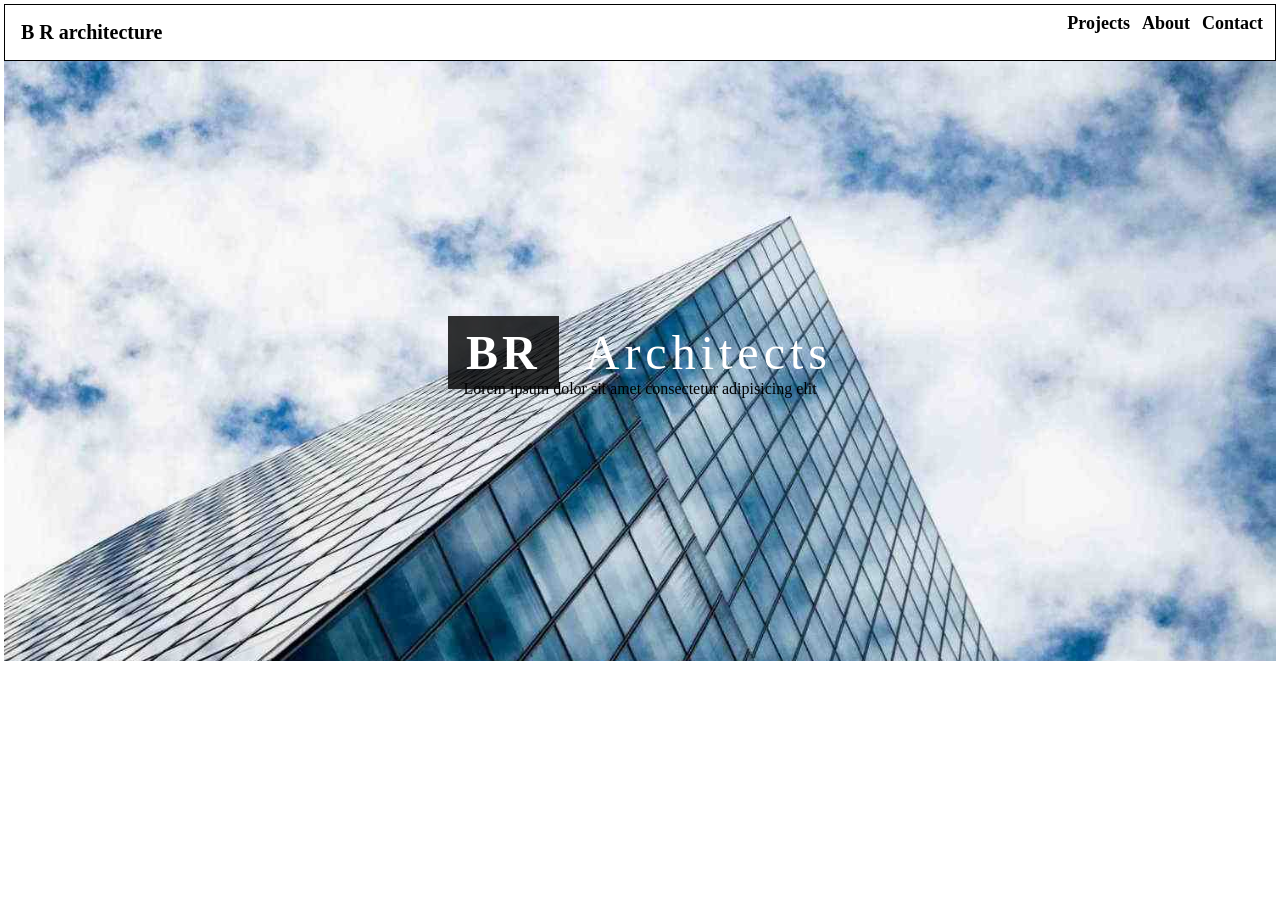
==== index.html @ 840da355 "hme page of first website" ====
<!DOCTYPE html>
<html lang="en">
<head>
    <meta charset="UTF-8">
    <meta name="viewport" content="width=device-width, initial-scale=1.0">
    <title>archicture</title>
    <link rel="stylesheet" href="index.css">
</head>
<body>
    <main>
        <nav class="navigation">
            <div class="logo">
                <p class="logo-p"><span id="logo-span">B R</span>  architecture</p>
                
            </div>
            <ul class="listnavigation">
                <a href="index.html">Projects</a></li>
                <a href="about/about.html">About</a></li>
                <a href="contact/conatct.html">Contact</a></li>
            </ul>

        </nav>
        <section class="herosection">
    <div class="herosection-text">
        <h1 class="section-h1">
            <span class="br-box">BR</span>
            <span class="architects">Architects</span>
        </h1>
        <p>Lorem ipsum dolor sit amet consectetur adipisicing elit</p>
    </div>
</section>

    </main>
    
</body>
</html>
---- index.css ----
*{

    margin: 0;
    padding: 0;
    box-sizing: border-box;
}
main{
    padding: 4px;
}
.navigation{
    border: 1px solid black;
    background-color: white;
    box-shadow: 00 5px rgb(23, 4, 4);
    display: flex;/*use flex box for layout*/
    justify-content: space-between;
    padding: 8px;

}
.logo{
    font-size: 18px;
    color: black;
    padding: 4px;
    font-weight: bold;
    }
.logo-span{
    font-size: 18px;
    color: black;
    padding: 4px;font-weight: bold;
    text-align: center;
}
.logo:hover{
    background-color: grey;
    cursor: pointer;
}
.logo-p{
    font-size: 20px;
    color: black;
    padding: 4px; 
    font-weight: bold;
    /*padding: 4px;*/
}
.listnavigation a{
    text-decoration: none;
    color: black;
    padding: 4px;
    font-weight: bold;
    font-size: 18px;
    

}
.listnavigation:hover{
    background-color: grey;
    cursor: pointer;
}
.herosection{
    background-image: url("image1.jpg");
    background-size: cover;
    background-position: center;
    height: 600px;

    display: flex;
    justify-content: center;
    align-items: center;
}

.herosection-text{
    text-align: center;
}

/* BR + Architects container */
.section-h1{
    font-size: 48px;
    color: white;
    font-weight: 300;
    letter-spacing: 4px;
}

/* Black BR box */
.br-box{
    background-color: rgba(0, 0, 0, 0.8);
    padding: 10px 18px;
    font-weight: bold;
    margin-right: 10px;
}

/* Architects text */
.architects{
    letter-spacing: 5px;
}
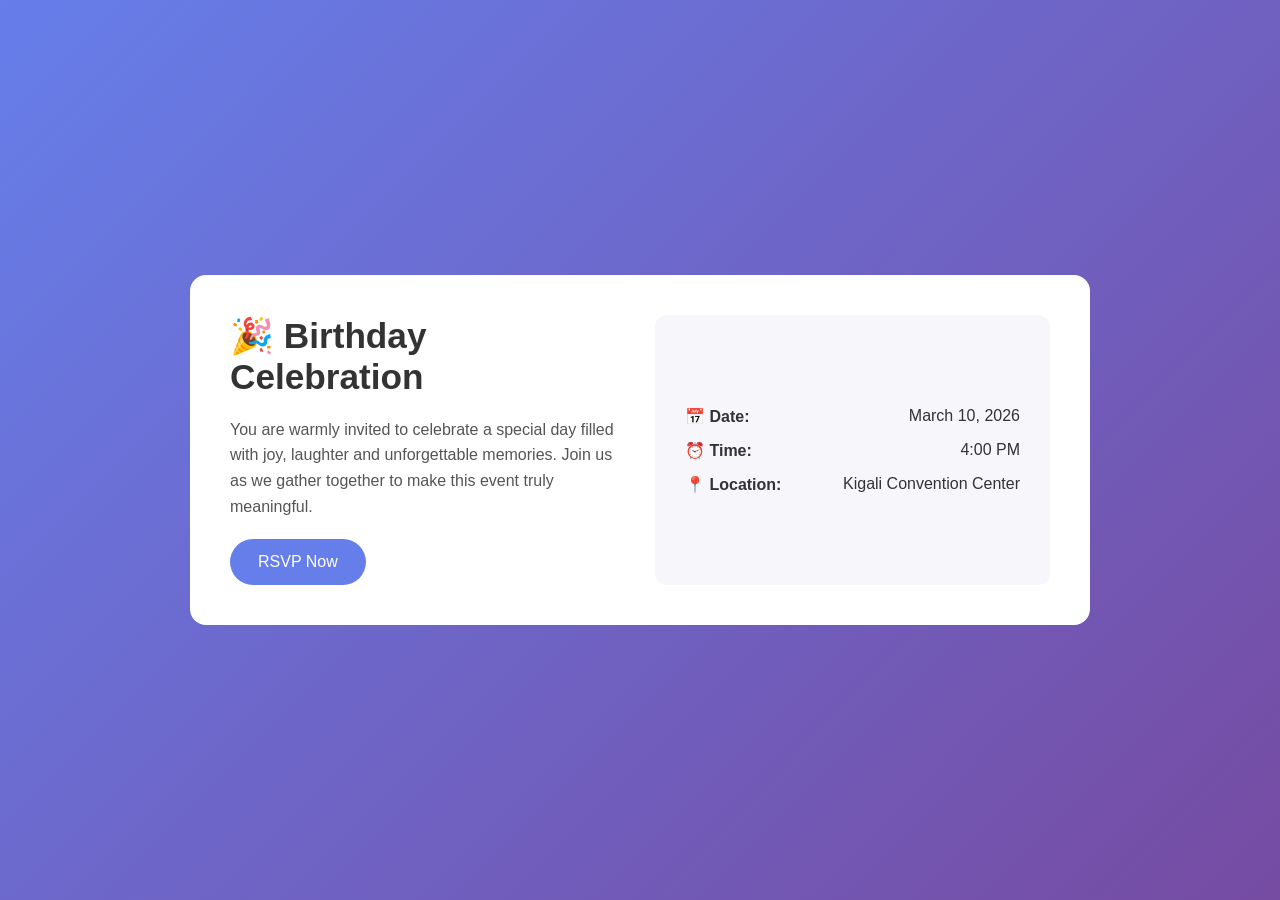
==== commit 1f604595: "invitation project" ====
--- a/index.html
+++ b/index.html
@@ -3,34 +3,49 @@
 <head>
     <meta charset="UTF-8">
     <meta name="viewport" content="width=device-width, initial-scale=1.0">
-    <title>archicture</title>
-    <link rel="stylesheet" href="index.css">
+    <title>Event Invitation</title>
+
+    <!-- Link CSS -->
+    <link rel="stylesheet" href="style.css">
 </head>
 <body>
-    <main>
-        <nav class="navigation">
-            <div class="logo">
-                <p class="logo-p"><span id="logo-span">B R</span>  architecture</p>
-                
+
+    <div class="invitation">
+
+        <!-- Left Section -->
+        <div class="left">
+            <h1 class="title">🎉 Birthday Celebration</h1>
+
+            <p class="description">
+                You are warmly invited to celebrate a special day filled with joy,
+                laughter and unforgettable memories. Join us as we gather together
+                to make this event truly meaningful.
+            </p>
+
+            <div class="cta">
+                <button>RSVP Now</button>
             </div>
-            <ul class="listnavigation">
-                <a href="index.html">Projects</a></li>
-                <a href="about/about.html">About</a></li>
-                <a href="contact/conatct.html">Contact</a></li>
-            </ul>
+        </div>
 
-        </nav>
-        <section class="herosection">
-    <div class="herosection-text">
-        <h1 class="section-h1">
-            <span class="br-box">BR</span>
-            <span class="architects">Architects</span>
-        </h1>
-        <p>Lorem ipsum dolor sit amet consectetur adipisicing elit</p>
+        <!-- Right Section -->
+        <div class="right">
+            <div class="detail">
+                <span>📅 Date:</span>
+                <p>March 10, 2026</p>
+            </div>
+
+            <div class="detail">
+                <span>⏰ Time:</span>
+                <p>4:00 PM</p>
+            </div>
+
+            <div class="detail">
+                <span>📍 Location:</span>
+                <p>Kigali Convention Center</p>
+            </div>
+        </div>
+
     </div>
-</section>
 
-    </main>
-    
 </body>
 </html>
--- a/style.css
+++ b/style.css
@@ -0,0 +1,98 @@
+/* Reset */
+* {
+    margin: 0;
+    padding: 0;
+    box-sizing: border-box;
+    font-family: "Segoe UI", Tahoma, Geneva, Verdana, sans-serif;
+}
+
+body {
+    min-height: 100vh;
+    background: linear-gradient(135deg, #667eea, #764ba2);
+    display: flex;
+    justify-content: center;
+    align-items: center;
+    padding: 20px;
+}
+
+/* Main Container */
+.invitation {
+    background: #ffffff;
+    max-width: 900px;
+    width: 100%;
+    border-radius: 16px;
+    padding: 40px;
+    display: grid;
+    grid-template-columns: 1fr 1fr;
+    gap: 30px;
+}
+
+/* Left Section */
+.left {
+    display: flex;
+    flex-direction: column;
+    justify-content: center;
+    gap: 20px;
+}
+
+.title {
+    font-size: 2.2rem;
+    font-weight: 700;
+    color: #333;
+}
+
+.description {
+    font-size: 1rem;
+    color: #555;
+    line-height: 1.6;
+}
+
+/* Button */
+.cta button {
+    padding: 14px 28px;
+    border: none;
+    border-radius: 30px;
+    background-color: #667eea;
+    color: #ffffff;
+    font-size: 1rem;
+    cursor: pointer;
+    transition: background-color 0.3s ease;
+}
+
+.cta button:hover {
+    background-color: #5a67d8;
+}
+
+/* Right Section */
+.right {
+    background: #f7f7fb;
+    border-radius: 12px;
+    padding: 30px;
+    display: flex;
+    flex-direction: column;
+    justify-content: center;
+    gap: 15px;
+}
+
+.detail {
+    display: flex;
+    justify-content: space-between;
+    font-size: 1rem;
+    color: #333;
+}
+
+.detail span {
+    font-weight: 600;
+}
+
+/* Responsive Design */
+@media (max-width: 768px) {
+    .invitation {
+        grid-template-columns: 1fr;
+        padding: 25px;
+    }
+
+    .title {
+        font-size: 1.8rem;
+    }
+}
